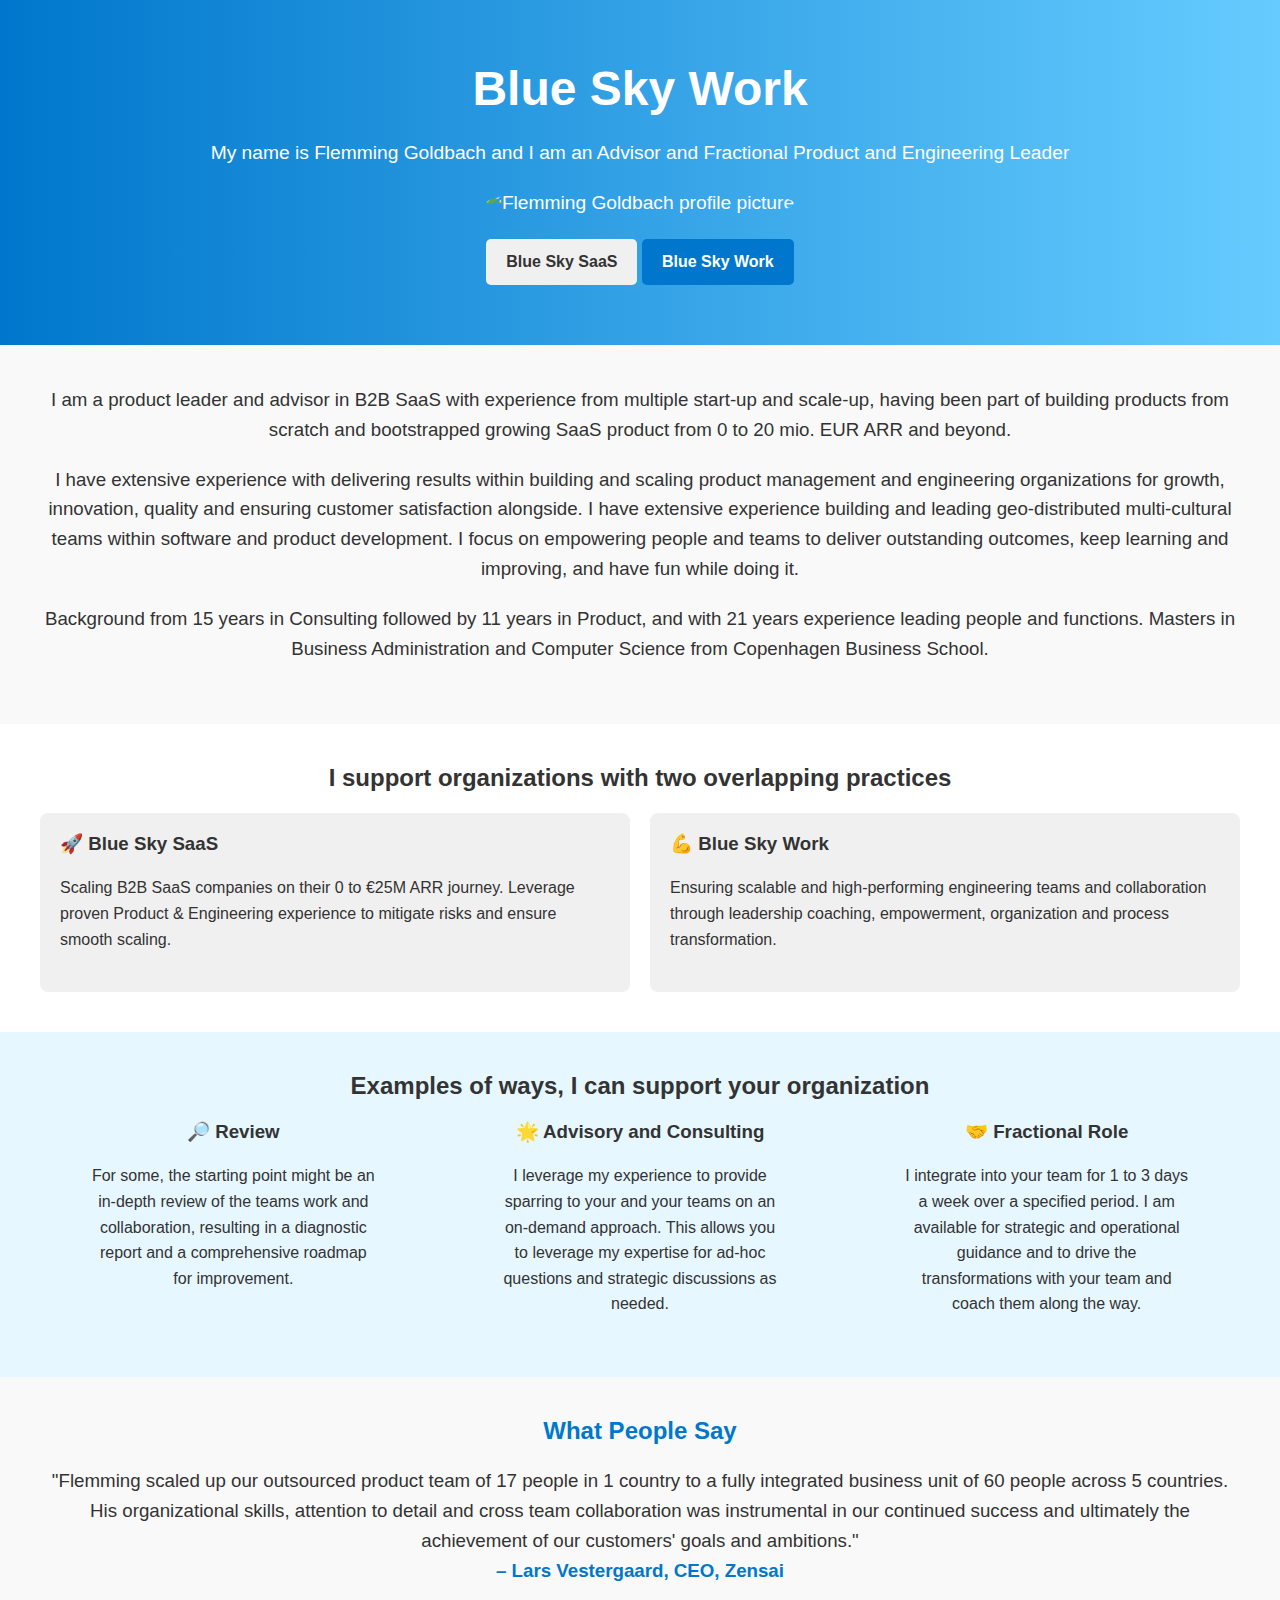
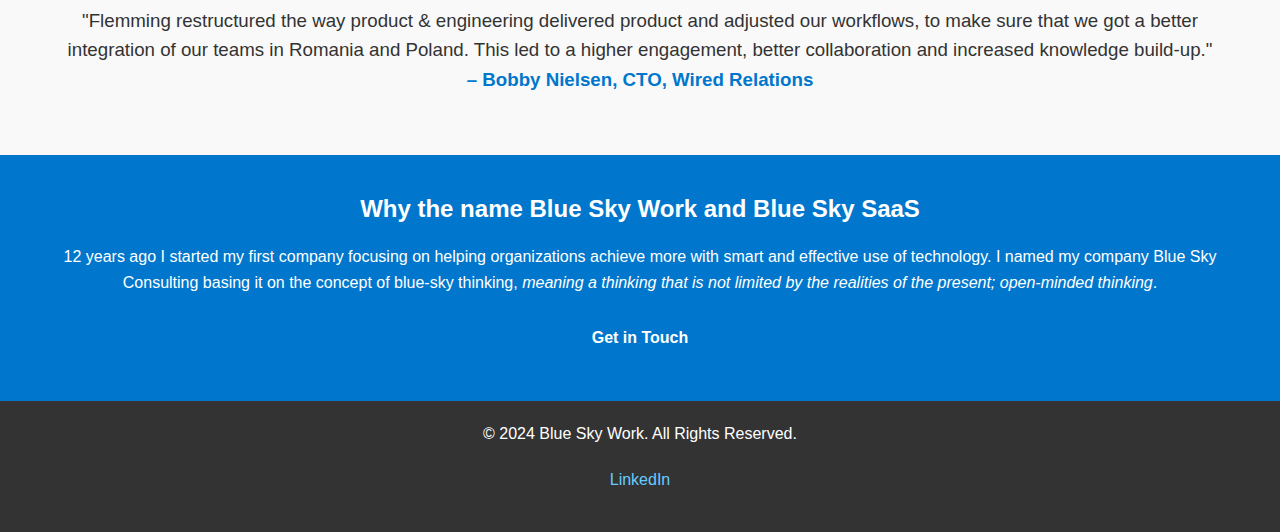
==== index.html @ b73aa64c "Added setting of header via script" ====
<!DOCTYPE html>
<html lang="en">
<head>
  <meta charset="UTF-8">
  <meta name="viewport" content="width=device-width, initial-scale=1.0">
  <meta name="description" content="Helping organizations succeed with geo-distributed teams.">
  <title>Blue Sky Work</title>
  <link rel="stylesheet" href="BlueSkyWork.css">
  <link rel="icon" href="https://media.licdn.com/dms/image/v2/D4D0BAQG3H9X8XTEZLQ/company-logo_100_100/company-logo_100_100/0/1732009968538?e=1740614400&v=beta&t=Qu2xbpeN_D4anrm1xEJUUcedy39vUG2ZUcUOGXvjvgU">
</head>
<body>

  <!-- Header Section -->
  <header class="hero">
    <div class="container">
      <h1 id="blueskyheader">Blue Sky Work</h1>
      <p>My name is Flemming Goldbach and I am an Advisor and Fractional Product and Engineering Leader</p>
	    <p><img class="headshot-img" src="https://media.licdn.com/dms/image/v2/D4D03AQFJoS2XGDqo0w/profile-displayphoto-shrink_800_800/profile-displayphoto-shrink_800_800/0/1731488967940?e=1738195200&v=beta&t=5py8uIAyJLleh29RaLlCBYQ5_Brlfmj_ov9DJ4C3cRU" alt="Flemming Goldbach profile picture"/></p>
	    <a href="Smoth%20scaling%20of%20B2B%20SaaS.html" class="btn secondary-btn">Blue Sky SaaS</a>
      <a href="Achieve%20more%20with%20geo-distributed%20teams.html" class="btn primary-btn">Blue Sky Work</a>
    </div>
    <script>
      if (window.location.hostname.includes('github'))
        document.getElementById("blueskyheader").innerHTML = "Blue Sky SaaS";
  </script>  
  </header>

  <!-- Overview Section -->
	<section id="about" class="about">
	  <div class="container">
		  <p>
        I am a product leader and advisor in B2B SaaS with experience from multiple start-up and scale-up, having been part of building products from scratch and bootstrapped growing SaaS product from 0 to 20 mio. EUR ARR and beyond.
      </p>
      <p>
        I have extensive experience with delivering results within building and scaling product management and engineering organizations for growth, innovation, quality and ensuring customer satisfaction alongside. I have extensive experience building and leading geo-distributed multi-cultural teams within software and product development. I focus on empowering people and teams to deliver outstanding outcomes, keep learning and improving, and have fun while doing it.
      </p>
      <p>
        Background from 15 years in Consulting followed by 11 years in Product, and with 21 years experience leading people and functions. Masters in Business Administration and Computer Science from Copenhagen Business School.
      </p> 
	  </div>
	</section>

  <!-- Services Section -->
  <section id="services" class="services">
    <div class="container">
      <h2>I support organizations with two overlapping practices</h2>
      <div class="service-grid">
        <div class="service-item">
          <h3>🚀 Blue Sky SaaS</h3>
          <p>Scaling B2B SaaS companies on their 0 to €25M ARR journey. Leverage proven Product & Engineering experience to mitigate risks and ensure smooth scaling.</p>
        </div>
        <div class="service-item">
          <h3>💪 Blue Sky Work</h3>
          <p>Ensuring scalable and high-performing engineering teams and collaboration through leadership coaching, empowerment, organization and process transformation.</p>
        </div>
      </div>
    </div>
  </section>

  <!-- How I Can Support Section -->
  <section id="why" class="why">
    <div class="container">
      <h2>Examples of ways, I can support your organization</h2>
      <div class="pillars">
        <div class="pillar">
          <h3>🔎 Review</h3>
          <p>For some, the starting point might be an in-depth review of the teams work and collaboration, resulting in a diagnostic report and a comprehensive roadmap for improvement.</p>
        </div>
        <div class="pillar">
          <h3>🌟 Advisory and Consulting</h3>
          <p>I leverage my experience to provide sparring to your and your teams on an on-demand approach. This allows you to leverage my expertise for ad-hoc questions and strategic discussions as needed.</p>
        </div>
        <div class="pillar">
          <h3>🤝 Fractional Role</h3>
          <p> I integrate into your team for 1 to 3 days a week over a specified period. I am available for strategic and operational guidance and to drive the transformations with your team and coach them along the way.</p>
        </div>
      </div>
    </div>
  </section>

  <!-- Testimonials Section -->
  <section id="testimonials" class="testimonials">
    <div class="container">
      <h2>What People Say</h2>
      <div class="testimonial">
        <p>"Flemming scaled up our outsourced product team of 17 people in 1 country to a fully integrated business unit of 60 people across 5 countries. His organizational skills, attention to detail and cross team collaboration was instrumental in our continued success and ultimately the achievement of our customers' goals and ambitions."<br/>
        <strong>– Lars Vestergaard, CEO, Zensai</strong></p>
      </div>
      <div class="testimonial">
        <p>"Flemming restructured the way product & engineering delivered product and adjusted our workflows, to make sure that we got a better integration of our teams in Romania and Poland. This led to a higher engagement, better collaboration and increased knowledge build-up."<br/>
        <strong>– Bobby Nielsen, CTO, Wired Relations</strong></p>
      </div>
    </div>
  </section>

  <!-- Call to Action Section -->
  <section id="contact" class="cta">
    <div class="container">
      <h2>Why the name Blue Sky Work and Blue Sky SaaS</h2>
      <p>12 years ago I started my first company focusing on helping organizations achieve more with smart and effective use of technology. I named my company Blue Sky Consulting basing it on the concept of blue-sky thinking, <em>meaning a thinking that is not limited by the realities of the present; open-minded thinking</em>.</p>
      <a href="https://www.linkedin.com/in/goldbach/" class="btn primary-btn" target="_new">Get in Touch</a>
    </div>
  </section>

  <!-- Footer Section -->
  <footer class="footer">
    <div class="container">
      <p>© 2024 Blue Sky Work. All Rights Reserved.</p>
      <p><a href="https://www.linkedin.com/in/goldbach/" target="_new">LinkedIn</a></p>
    </div>
  </footer>

</body>
</html>
---- BlueSkyWork.css ----
/* General Styles */
body {
  font-family: 'Open Sans', sans-serif;
  line-height: 1.6;
  margin: 0;
  padding: 0;
  color: #333;
}

.container {
  max-width: 1200px;
  margin: 0 auto;
  padding: 0 20px;
}

h1, h2, h3 {
  margin: 0 0 20px;
  line-height: 1.2;
}

p {
  margin: 0 0 20px;
}

.headshot-img {
  width:150px;
  height:150px;
  border-radius: 50%;
  object-fit: cover;
}

/* Buttons */
.btn {
  text-decoration: none;
  padding: 10px 20px;
  border-radius: 5px;
  font-weight: bold;
  display: inline-block;
}

.primary-btn {
  background: #0077cc;
  color: white;
}

.secondary-btn {
  background: #f0f0f0;
  color: #333;
}

/* Header Section */
.hero {
  background: linear-gradient(to right, #0077cc, #66ccff);
  color: white;
  text-align: center;
  padding: 60px 20px;
}

.hero h1 {
  font-size: 3rem;
}

.hero p {
  font-size: 1.2rem;
}

/* About Section */
.about {
  background: #f9f9f9;
  padding: 40px 20px;
  text-align: center;
}
.about h2 {
  color: #0077cc;
}

.about p {
  font-size: 1.17rem;
}

.about strong {
  color: #0077cc; /* Use a subtle blue to highlight "Blue Sky Thinking" */
  font-weight: bold;
}

/* Services Section */
.services {
  padding: 40px 20px;
}

.services h2 {
  text-align: center;
}

.service-grid {
  display: grid;
  grid-template-columns: repeat(auto-fit, minmax(300px, 1fr));
  gap: 20px;
}

.experience-grid {
  display: grid;
  grid-template-columns: repeat(auto-fit, minmax(450px, 1fr));
  gap: 20px;
}

.service-item {
  background: #f0f0f0;
  padding: 20px;
  border-radius: 8px;
}

.experience-footer {
	text-align: center;
}

/* Why Work With Me Section */
.why {
  background: #e6f7ff;
  padding: 40px 20px;
  text-align: center;
}

.pillars {
  display: grid;
  grid-template-columns: repeat(auto-fit, minmax(300px, 1fr));
  gap: 20px;
}

.pillar {
  text-align: center;
  margin-left: 50px;
  margin-right: 50px;
}

/* Testimonials Section */
.testimonials {
  background: #f9f9f9;   /*not in original design*/
  padding: 40px 20px;
  text-align: center;
}

.testimonials h2 {
  color: #0077cc;
}

.testimonials p {
  font-size: 1.17rem;
}

.testimonials strong {
  color: #0077cc; /* Use a subtle blue to highlight "Blue Sky Thinking" */
  font-weight: bold;
}


.testimonial {
  margin-bottom: 20px;
}

/* CTA Section */
.cta {
  background: #0077cc;
  color: white;
  text-align: center;
  padding: 40px 20px;
}

/* Footer */
.footer {
  background: #333;
  color: white;
  text-align: center;
  padding: 20px 0;
}

.footer a {
  color: #66ccff;
  text-decoration: none;
}
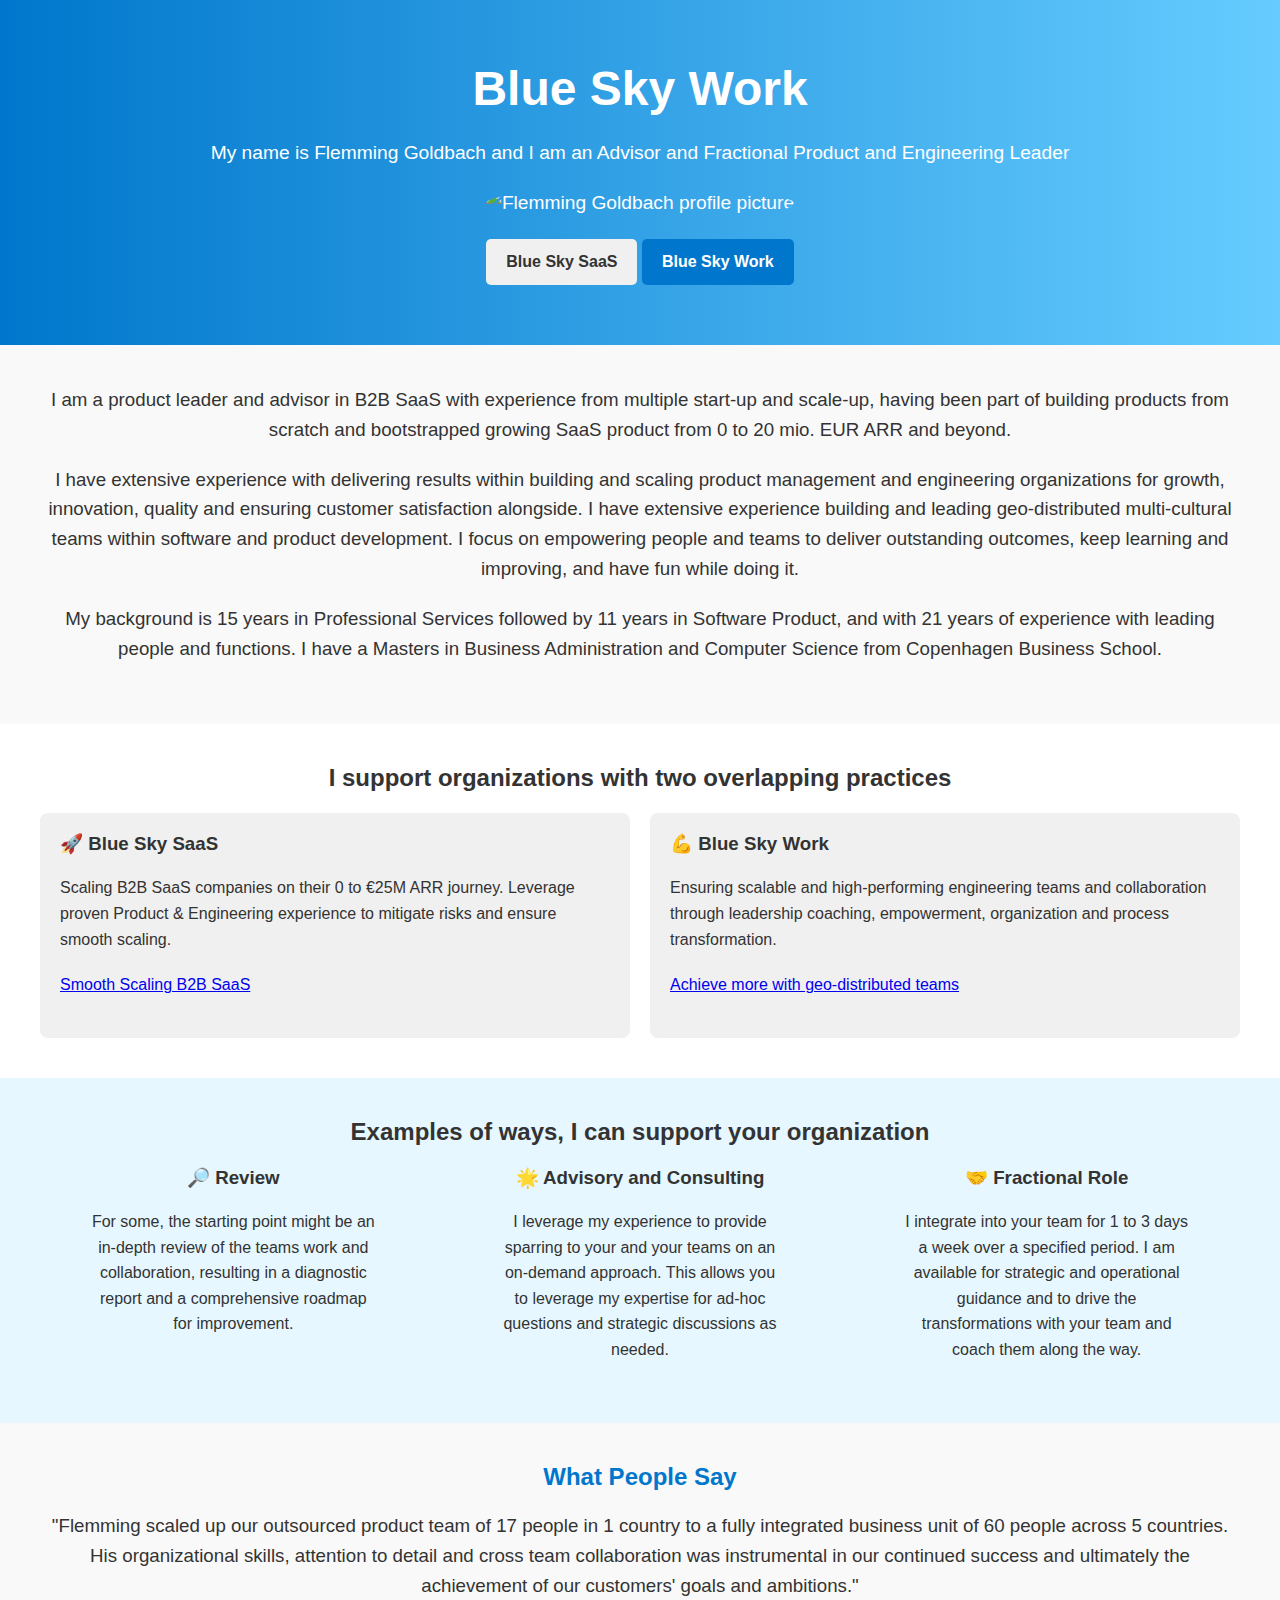
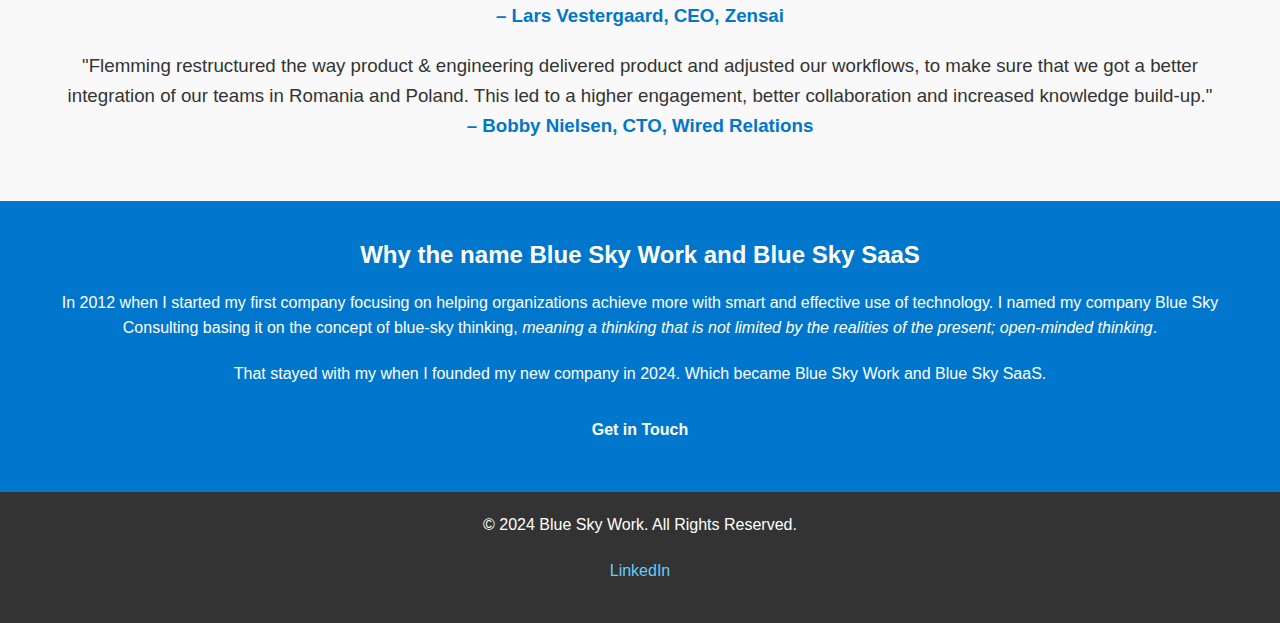
==== commit cc2fcc20: "Text changes" ====
--- a/index.html
+++ b/index.html
@@ -20,8 +20,10 @@
       <a href="Achieve%20more%20with%20geo-distributed%20teams.html" class="btn primary-btn">Blue Sky Work</a>
     </div>
     <script>
-      if (window.location.hostname.includes('github'))
+      if (window.location.hostname.includes('blueskysaas')) {
         document.getElementById("blueskyheader").innerHTML = "Blue Sky SaaS";
+        document.title = "Blue Sky SaaS";
+      }
   </script>  
   </header>
 
@@ -35,7 +37,7 @@
         I have extensive experience with delivering results within building and scaling product management and engineering organizations for growth, innovation, quality and ensuring customer satisfaction alongside. I have extensive experience building and leading geo-distributed multi-cultural teams within software and product development. I focus on empowering people and teams to deliver outstanding outcomes, keep learning and improving, and have fun while doing it.
       </p>
       <p>
-        Background from 15 years in Consulting followed by 11 years in Product, and with 21 years experience leading people and functions. Masters in Business Administration and Computer Science from Copenhagen Business School.
+        My background is 15 years in Professional Services followed by 11 years in Software Product, and with 21 years of experience with leading people and functions. I have a Masters in Business Administration and Computer Science from Copenhagen Business School.
       </p> 
 	  </div>
 	</section>
@@ -48,10 +50,12 @@
         <div class="service-item">
           <h3>🚀 Blue Sky SaaS</h3>
           <p>Scaling B2B SaaS companies on their 0 to €25M ARR journey. Leverage proven Product & Engineering experience to mitigate risks and ensure smooth scaling.</p>
+          <p><a href="Smoth%20scaling%20of%20B2B%20SaaS.html">Smooth Scaling B2B SaaS</a></p>
         </div>
         <div class="service-item">
           <h3>💪 Blue Sky Work</h3>
           <p>Ensuring scalable and high-performing engineering teams and collaboration through leadership coaching, empowerment, organization and process transformation.</p>
+          <p><a href="Achieve%20more%20with%20geo-distributed%20teams.html">Achieve more with geo-distributed teams</a></p>
         </div>
       </div>
     </div>
@@ -97,7 +101,8 @@
   <section id="contact" class="cta">
     <div class="container">
       <h2>Why the name Blue Sky Work and Blue Sky SaaS</h2>
-      <p>12 years ago I started my first company focusing on helping organizations achieve more with smart and effective use of technology. I named my company Blue Sky Consulting basing it on the concept of blue-sky thinking, <em>meaning a thinking that is not limited by the realities of the present; open-minded thinking</em>.</p>
+      <p>In 2012 when I started my first company focusing on helping organizations achieve more with smart and effective use of technology. I named my company Blue Sky Consulting basing it on the concept of blue-sky thinking, <em>meaning a thinking that is not limited by the realities of the present; open-minded thinking</em>.</p>
+      <p>That stayed with my when I founded my new company in 2024. Which became Blue Sky Work and Blue Sky SaaS.</p>
       <a href="https://www.linkedin.com/in/goldbach/" class="btn primary-btn" target="_new">Get in Touch</a>
     </div>
   </section>
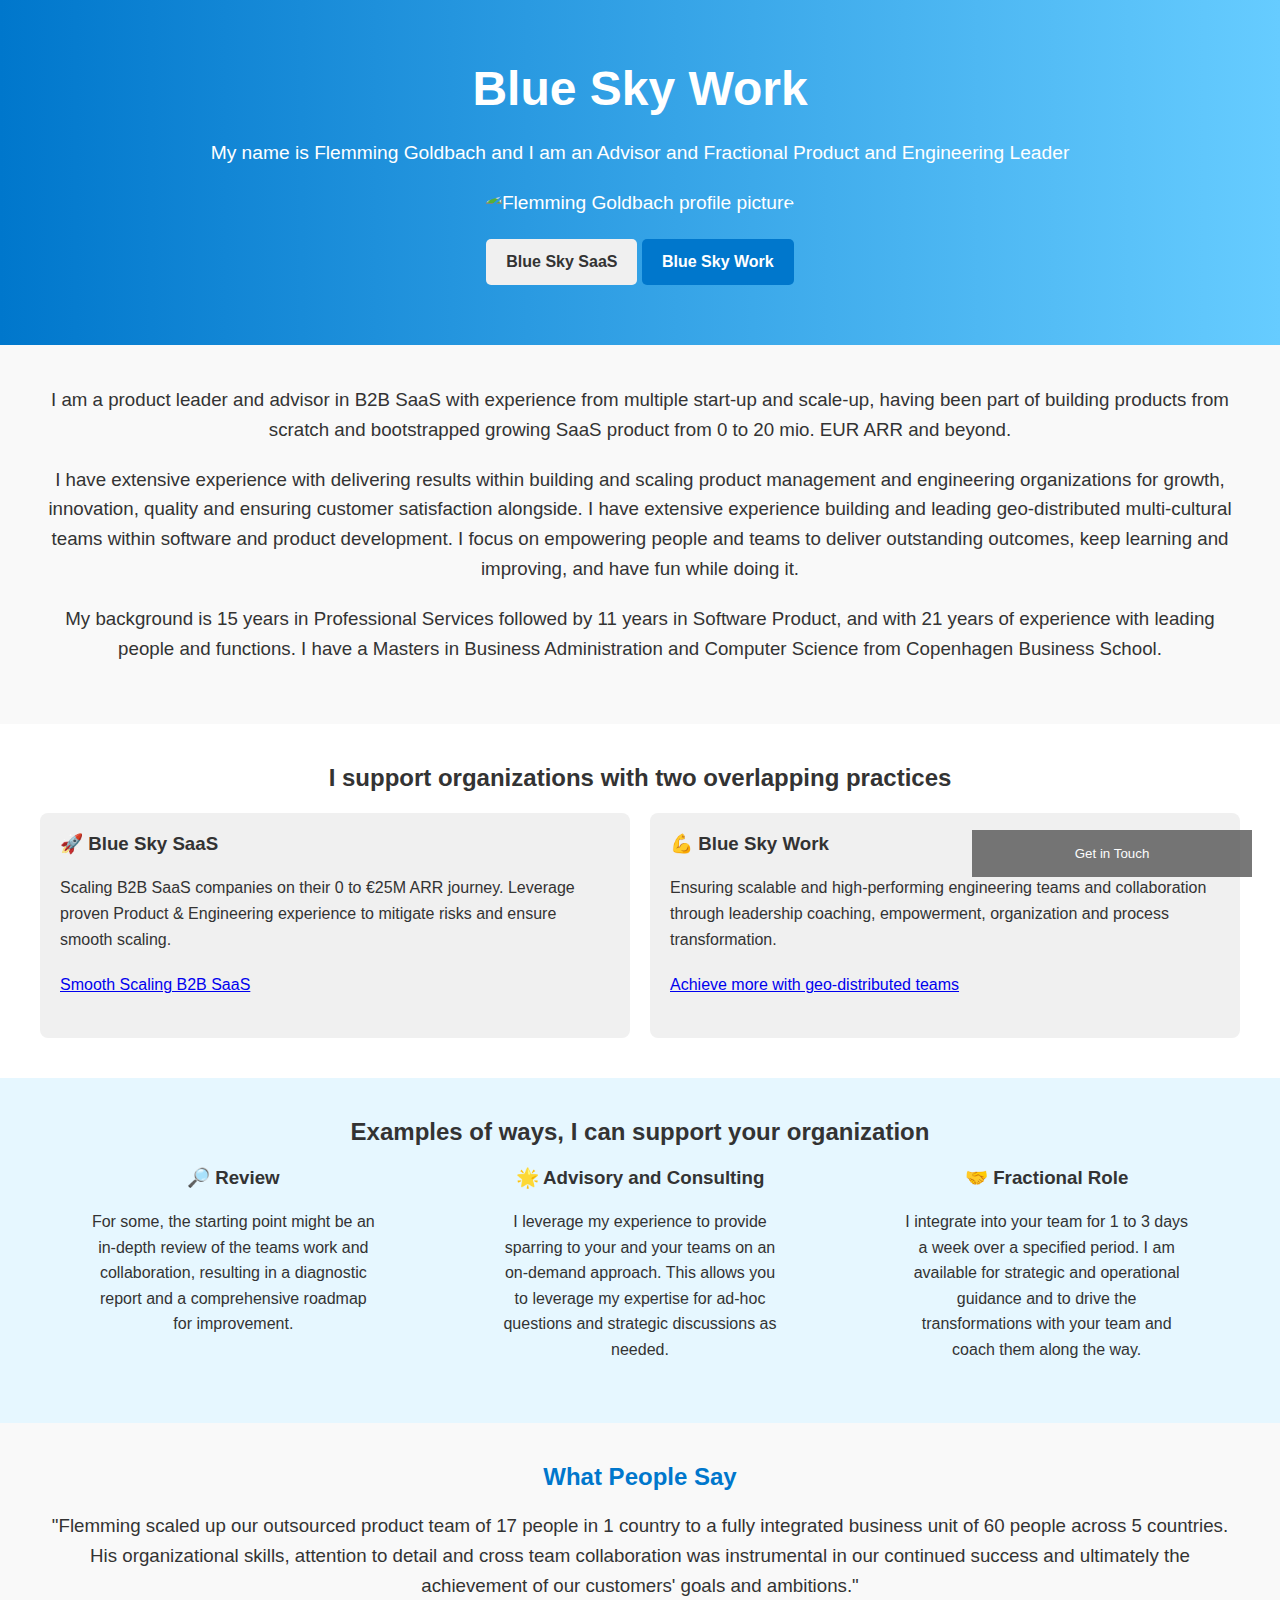
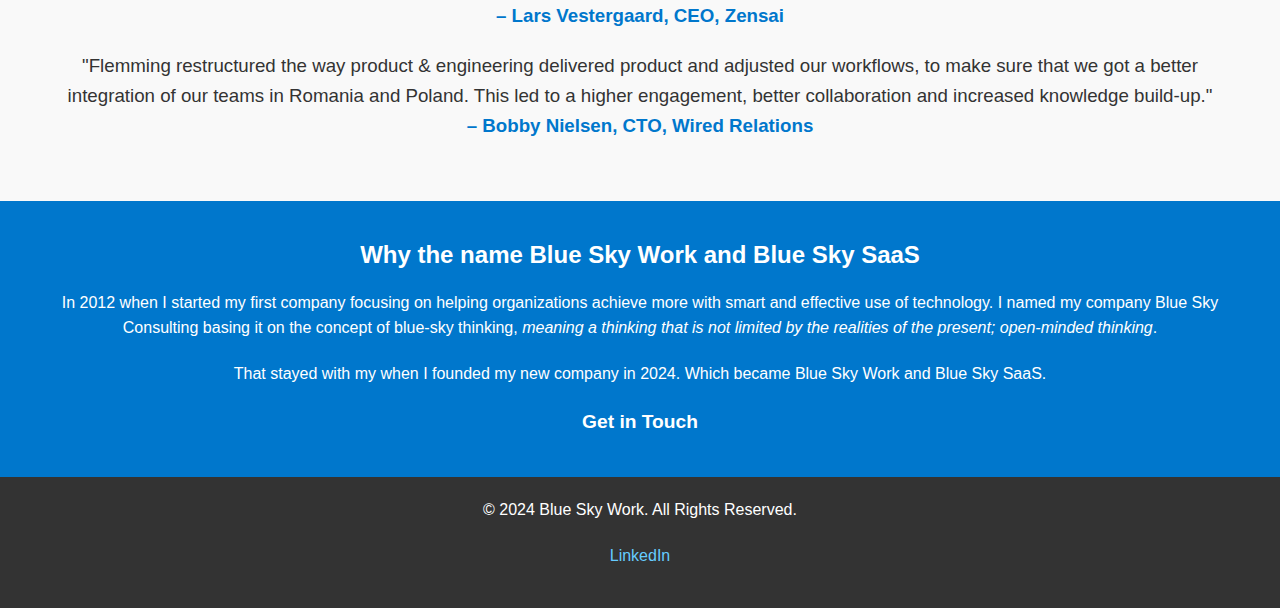
==== commit 6e7b3f72: "Added dynamic form to index and smooth scaling pages" ====
--- a/index.html
+++ b/index.html
@@ -7,9 +7,20 @@
   <title>Blue Sky Work</title>
   <link rel="stylesheet" href="BlueSkyWork.css">
   <link rel="icon" href="https://media.licdn.com/dms/image/v2/D4D0BAQG3H9X8XTEZLQ/company-logo_100_100/company-logo_100_100/0/1732009968538?e=1740614400&v=beta&t=Qu2xbpeN_D4anrm1xEJUUcedy39vUG2ZUcUOGXvjvgU">
+  <script>
+    function openGetInTouchForm() {
+      document.getElementById("getintouchform").style.display = "block";
+      document.getElementById("btnFormOpen").style.visibility = "hidden";
+    }
+    
+    function closeGetInTouchForm() {
+      document.getElementById("getintouchform").style.display = "none";
+      document.getElementById("btnFormOpen").style.visibility = "visible";
+    }
+  </script>    
 </head>
+
 <body>
-
   <!-- Header Section -->
   <header class="hero">
     <div class="container">
@@ -103,7 +114,7 @@
       <h2>Why the name Blue Sky Work and Blue Sky SaaS</h2>
       <p>In 2012 when I started my first company focusing on helping organizations achieve more with smart and effective use of technology. I named my company Blue Sky Consulting basing it on the concept of blue-sky thinking, <em>meaning a thinking that is not limited by the realities of the present; open-minded thinking</em>.</p>
       <p>That stayed with my when I founded my new company in 2024. Which became Blue Sky Work and Blue Sky SaaS.</p>
-      <a href="https://www.linkedin.com/in/goldbach/" class="btn primary-btn" target="_new">Get in Touch</a>
+      <div class="getintouchtext" onclick="openGetInTouchForm()">Get in Touch</div>
     </div>
   </section>
 
@@ -115,5 +126,14 @@
     </div>
   </footer>
 
+    <!-- Get In Touch Button -->
+    <button class="form-open-button" id="btnFormOpen" onclick="openGetInTouchForm()">Get in Touch</button>
+
+    <!-- Get In Touch Form -->
+    <div id="getintouchform" class="getintouchform">
+      <iframe id="getintouchframe" width="640px" height="800px" src="https://forms.office.com/e/Z7C0hEsHMS?nocookieembed=true" frameborder="0" marginwidth="0" marginheight="0" style="border: none; max-width:100%; max-height:100vh" allowfullscreen webkitallowfullscreen mozallowfullscreen msallowfullscreen> </iframe><br/>
+      <button type="button" class="form-close-button" id="btnFormClose" onclick="closeGetInTouchForm()">Close</button>
+    </div>
+  
 </body>
 </html>
--- a/BlueSkyWork.css
+++ b/BlueSkyWork.css
@@ -166,6 +166,12 @@
   padding: 40px 20px;
 }
 
+.getintouchtext {
+  font-size: 1.2rem;
+  font-weight: bold;
+  cursor: pointer;
+}
+
 /* Footer */
 .footer {
   background: #333;
@@ -178,3 +184,43 @@
   color: #66ccff;
   text-decoration: none;
 }
+
+/* Get in Touch Form */
+.form-open-button {
+  background-color: #555;
+  color: white;
+  padding: 16px 20px;
+  border: none;
+  cursor: pointer;
+  opacity: 0.8;
+  position: fixed;
+  bottom: 23px;
+  right: 28px;
+  width: 280px;
+}
+
+.form-close-button {
+  background-color: #555;
+  color: white;
+  padding: 16px 20px;
+  border: none;
+  cursor: pointer;
+  width: 100%;
+  margin-bottom:10px;
+  opacity: 0.8;
+  width: 100%;
+}
+
+.form-open-button:hover, .form-close-button:hover {
+  opacity: 1;
+}
+
+/* The popup form - hidden by default */
+.getintouchform {
+  display: none;
+  position: fixed;
+  bottom: 0;
+  right: 15px;
+  border: 3px solid #f1f1f1;
+  z-index: 9;
+}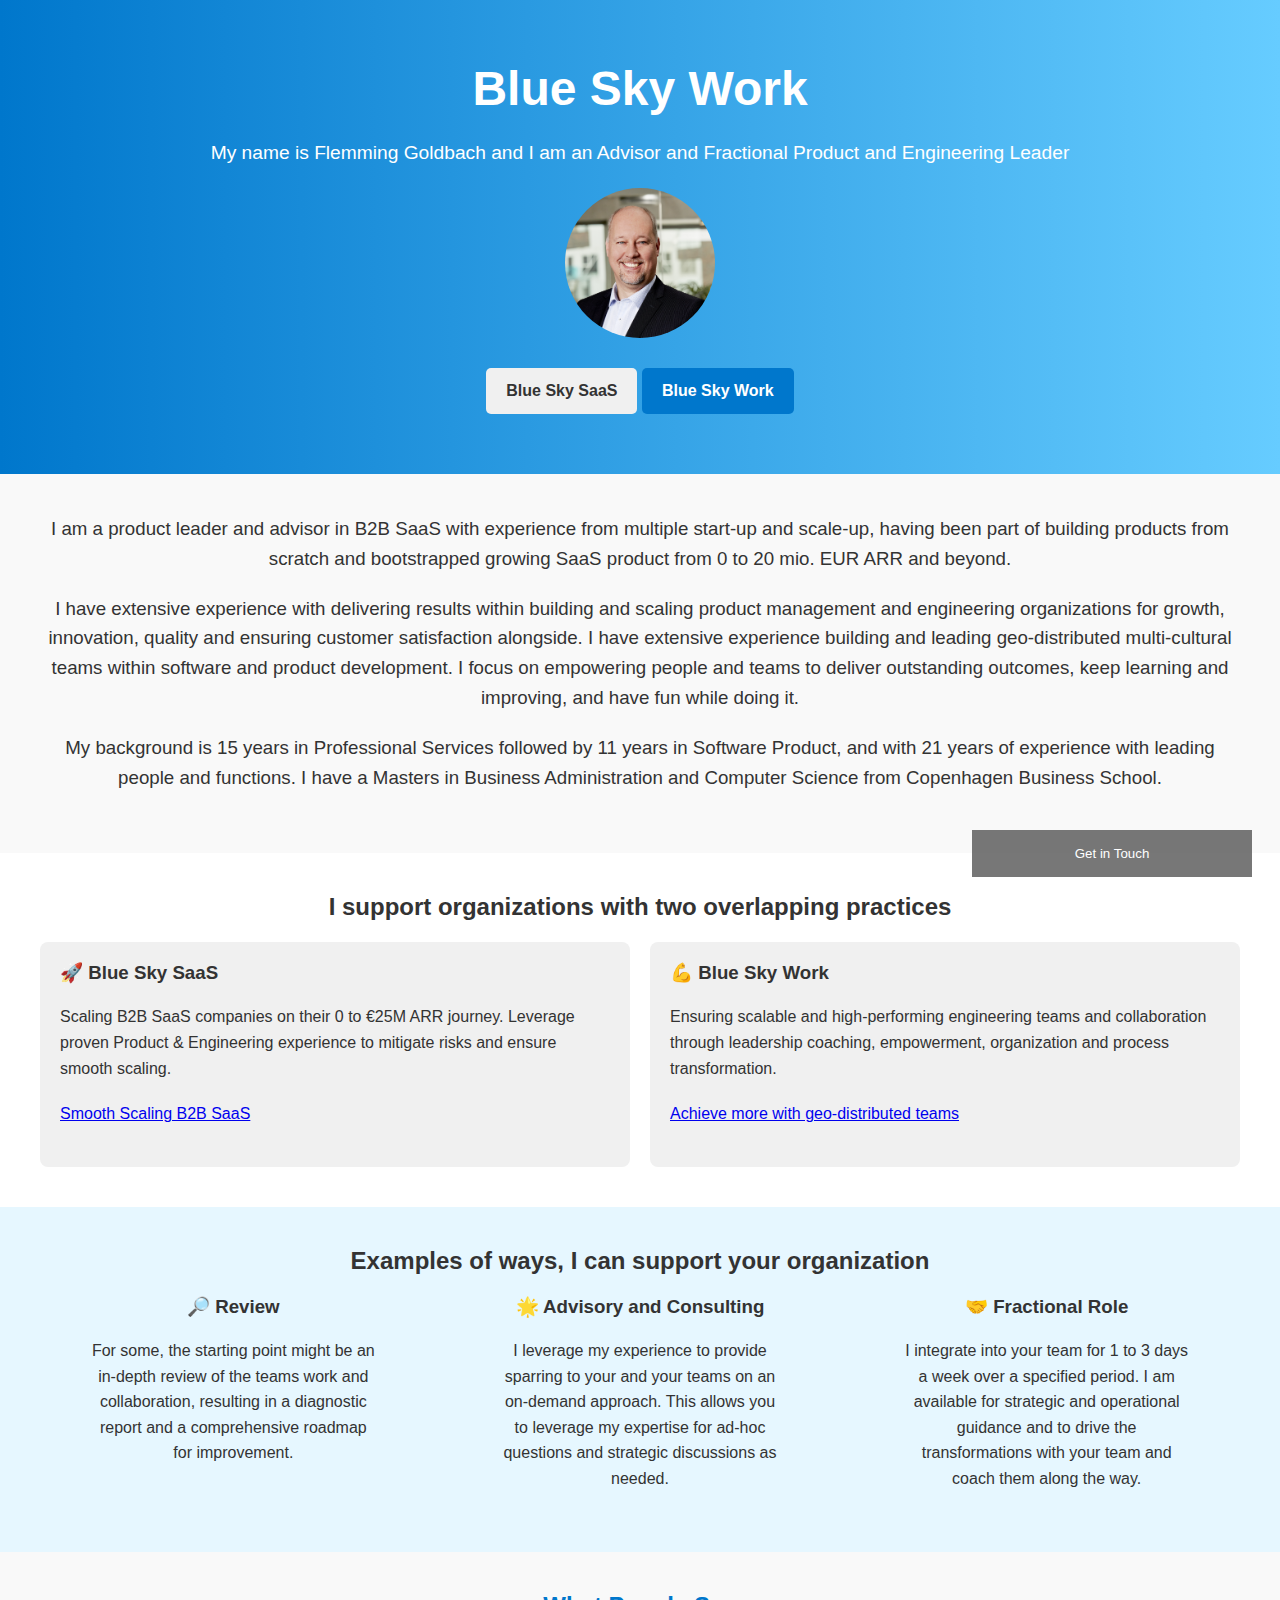
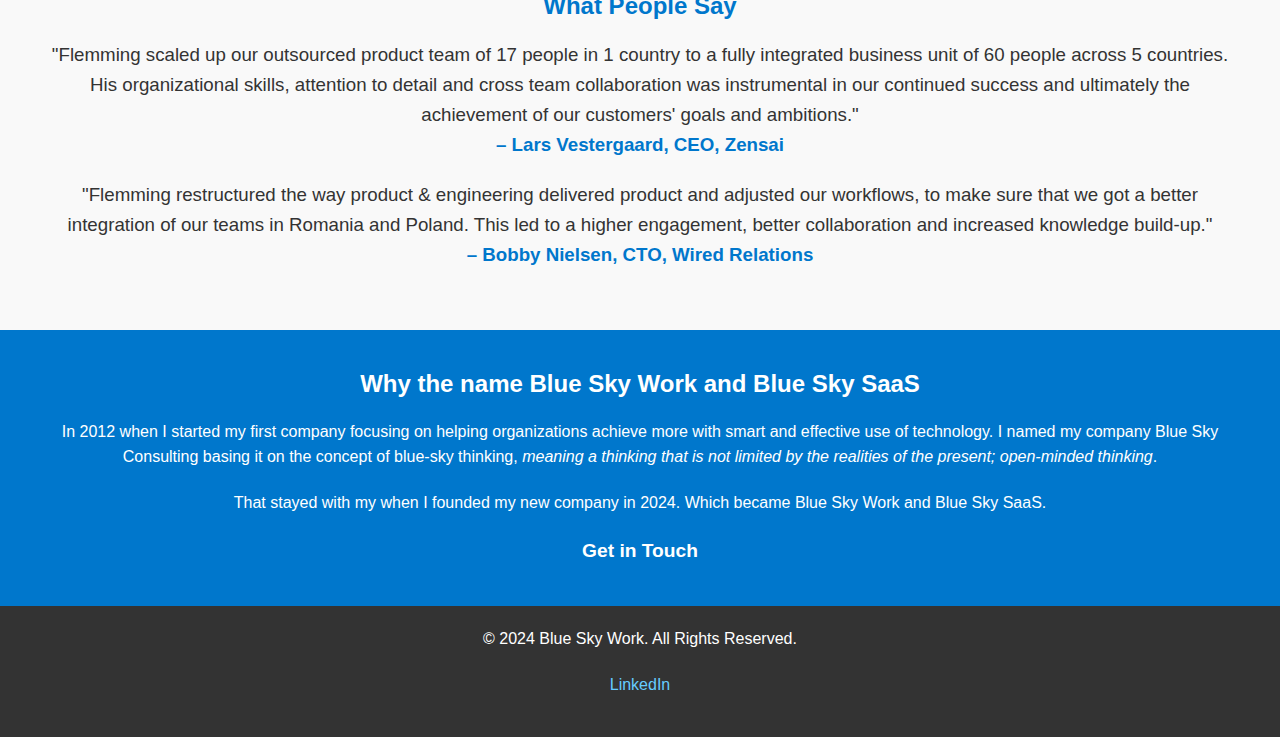
==== commit 840568d7: "Added local profile picture" ====
--- a/index.html
+++ b/index.html
@@ -26,7 +26,7 @@
     <div class="container">
       <h1 id="blueskyheader">Blue Sky Work</h1>
       <p>My name is Flemming Goldbach and I am an Advisor and Fractional Product and Engineering Leader</p>
-	    <p><img class="headshot-img" src="https://media.licdn.com/dms/image/v2/D4D03AQFJoS2XGDqo0w/profile-displayphoto-shrink_800_800/profile-displayphoto-shrink_800_800/0/1731488967940?e=1738195200&v=beta&t=5py8uIAyJLleh29RaLlCBYQ5_Brlfmj_ov9DJ4C3cRU" alt="Flemming Goldbach profile picture"/></p>
+	    <p><img class="headshot-img" src="2023-FlemmingGoldbach-portrait.png" alt="Flemming Goldbach profile picture"/></p>
 	    <a href="Smoth%20scaling%20of%20B2B%20SaaS.html" class="btn secondary-btn">Blue Sky SaaS</a>
       <a href="Achieve%20more%20with%20geo-distributed%20teams.html" class="btn primary-btn">Blue Sky Work</a>
     </div>
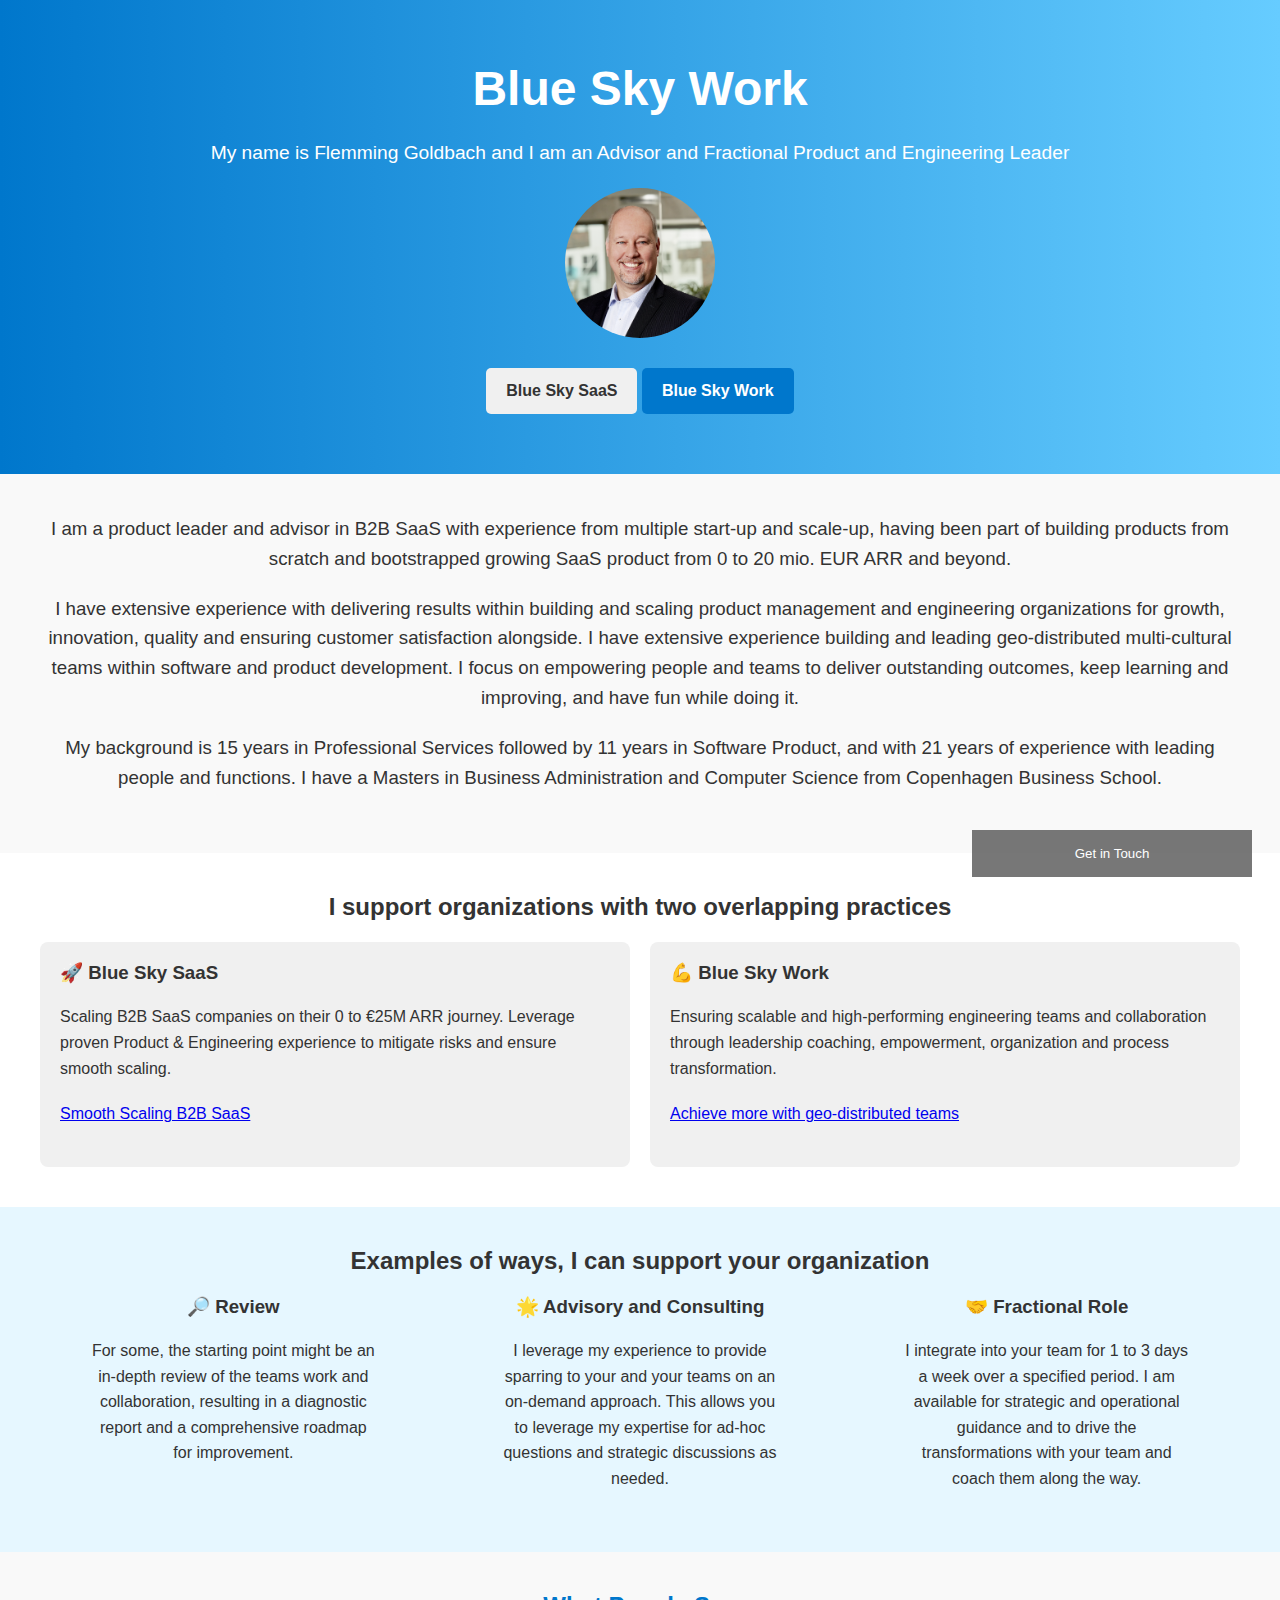
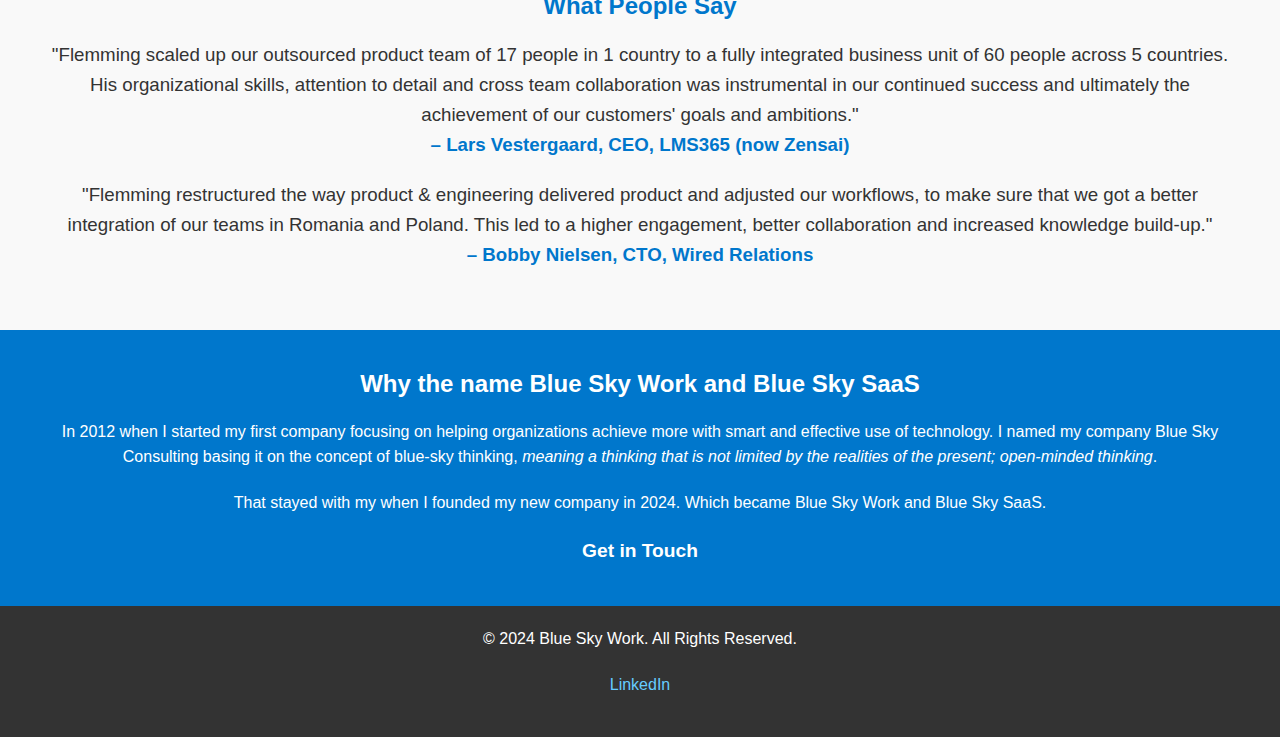
==== commit 30ac093d: "Update index.html" ====
--- a/index.html
+++ b/index.html
@@ -99,7 +99,7 @@
       <h2>What People Say</h2>
       <div class="testimonial">
         <p>"Flemming scaled up our outsourced product team of 17 people in 1 country to a fully integrated business unit of 60 people across 5 countries. His organizational skills, attention to detail and cross team collaboration was instrumental in our continued success and ultimately the achievement of our customers' goals and ambitions."<br/>
-        <strong>– Lars Vestergaard, CEO, Zensai</strong></p>
+        <strong>– Lars Vestergaard, CEO, LMS365 (now Zensai)</strong></p>
       </div>
       <div class="testimonial">
         <p>"Flemming restructured the way product & engineering delivered product and adjusted our workflows, to make sure that we got a better integration of our teams in Romania and Poland. This led to a higher engagement, better collaboration and increased knowledge build-up."<br/>
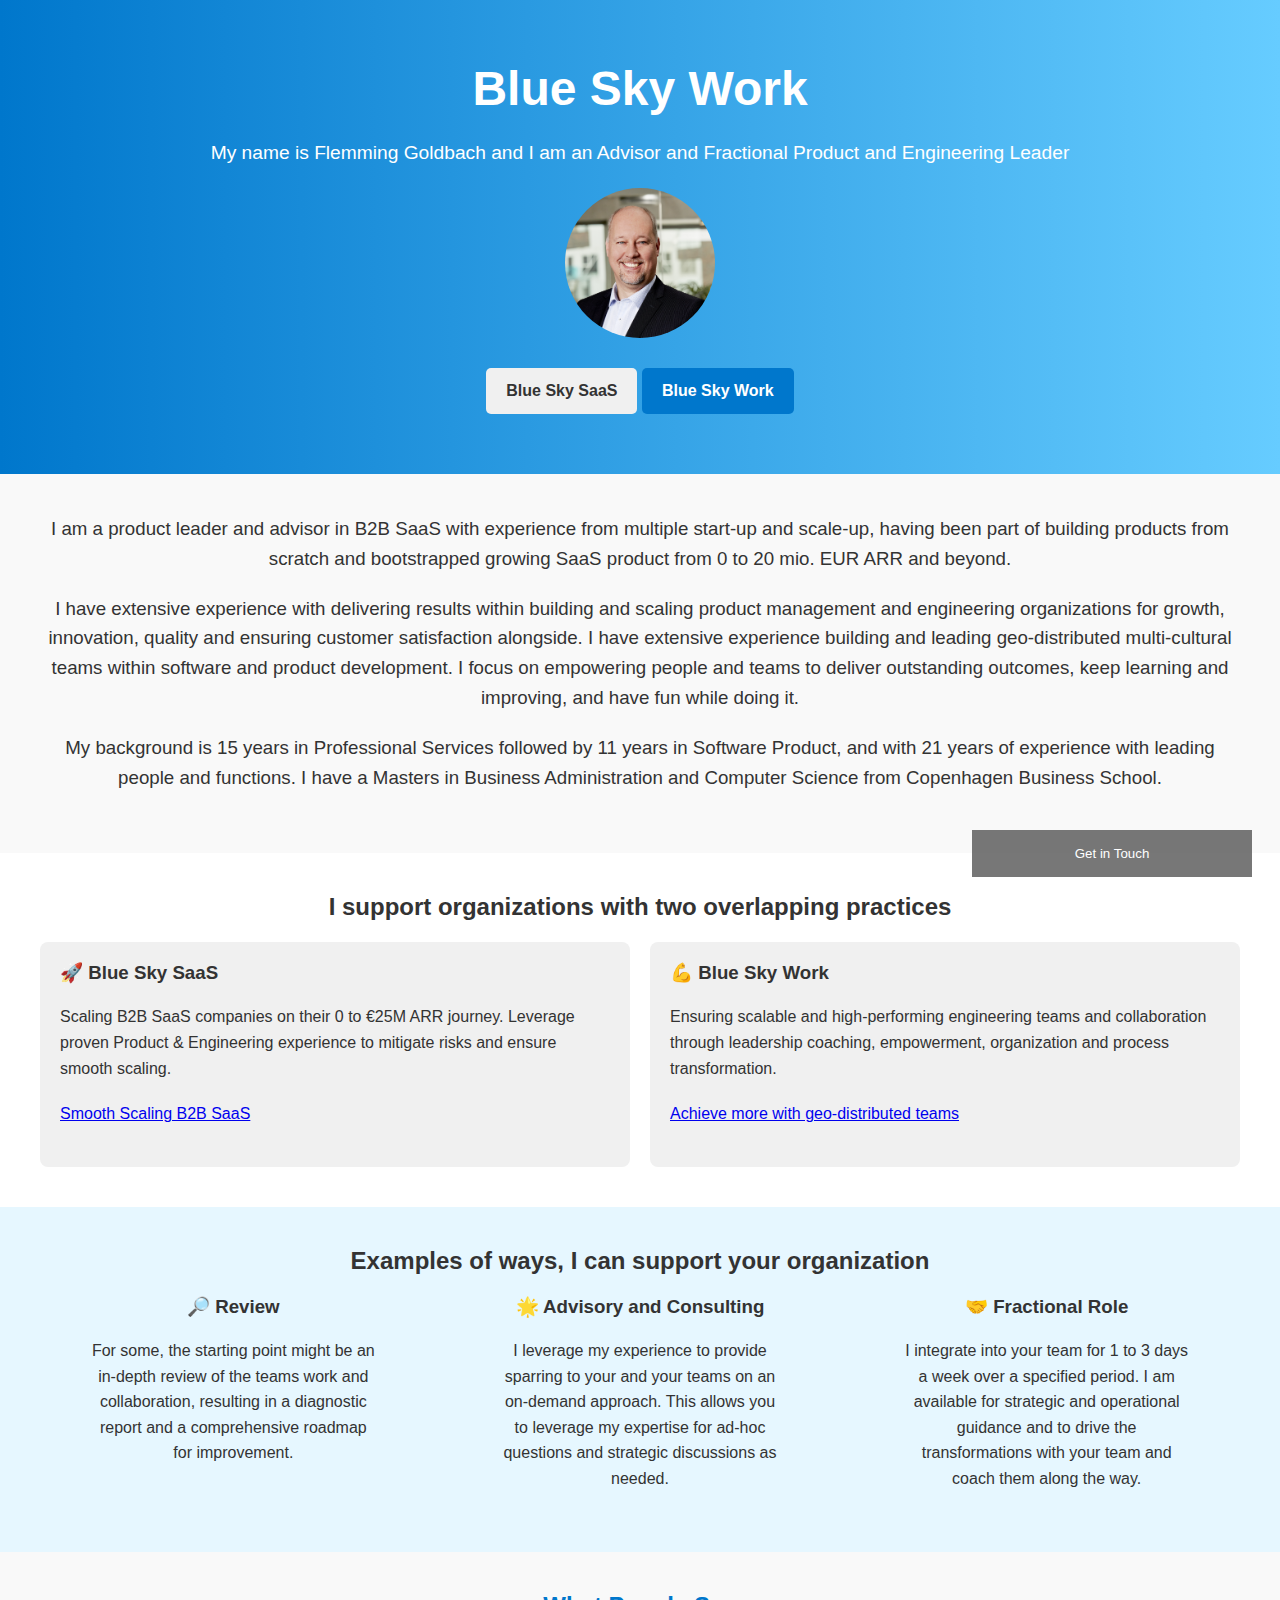
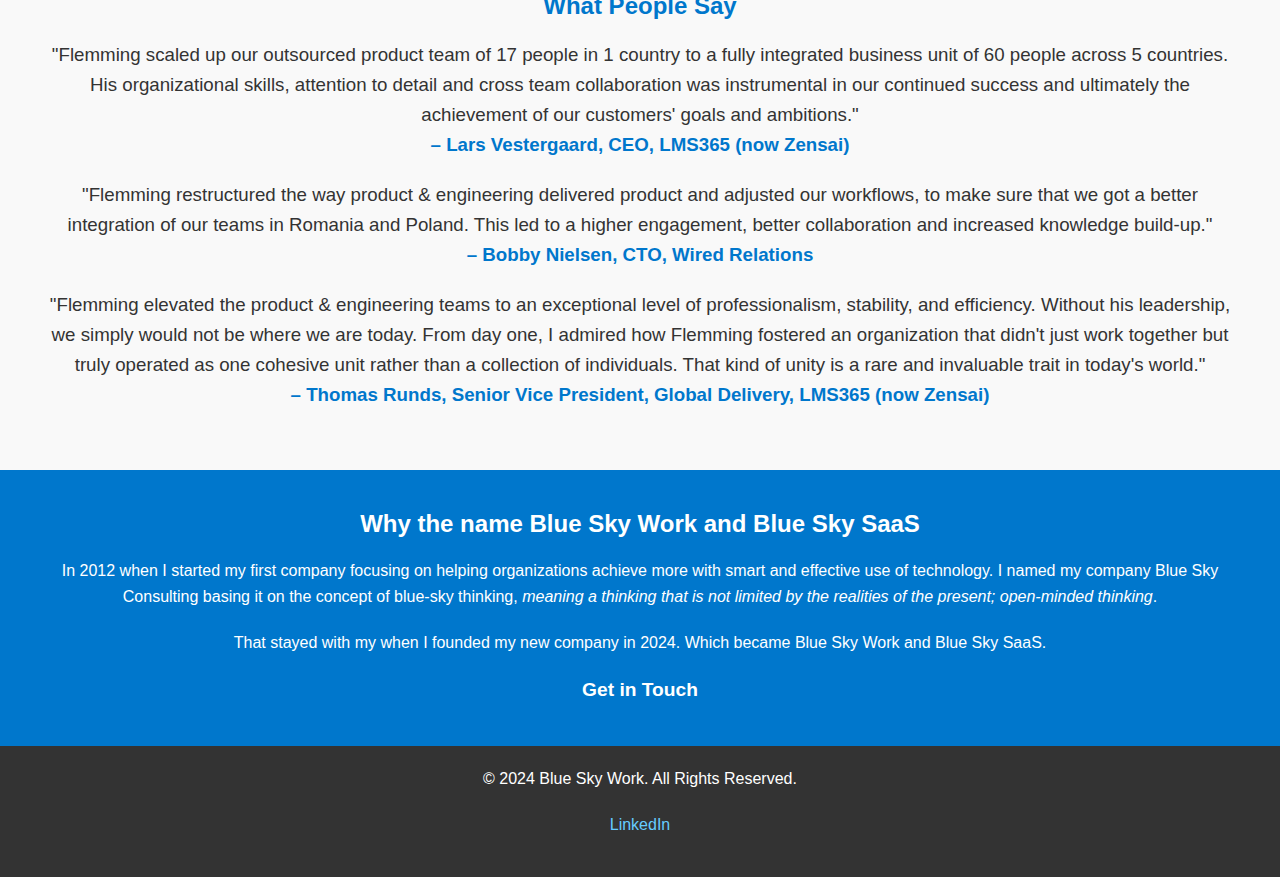
==== commit 2fda6692: "Added testimonial from Thomas Runds" ====
--- a/index.html
+++ b/index.html
@@ -6,7 +6,7 @@
   <meta name="description" content="Helping organizations succeed with geo-distributed teams.">
   <title>Blue Sky Work</title>
   <link rel="stylesheet" href="BlueSkyWork.css">
-  <link rel="icon" href="https://media.licdn.com/dms/image/v2/D4D0BAQG3H9X8XTEZLQ/company-logo_100_100/company-logo_100_100/0/1732009968538?e=1740614400&v=beta&t=Qu2xbpeN_D4anrm1xEJUUcedy39vUG2ZUcUOGXvjvgU">
+  <link rel="icon" href="BlueSkyWork-LinkedIn-Icon.png">
   <script>
     function openGetInTouchForm() {
       document.getElementById("getintouchform").style.display = "block";
@@ -105,6 +105,10 @@
         <p>"Flemming restructured the way product & engineering delivered product and adjusted our workflows, to make sure that we got a better integration of our teams in Romania and Poland. This led to a higher engagement, better collaboration and increased knowledge build-up."<br/>
         <strong>– Bobby Nielsen, CTO, Wired Relations</strong></p>
       </div>
+      <div class="testimonial">
+        <p>"Flemming elevated the product &amp; engineering teams to an exceptional level of professionalism, stability, and efficiency. Without his leadership, we simply would not be where we are today. From day one, I admired how Flemming fostered an organization that didn&apos;t just work together but truly operated as one cohesive unit rather than a collection of individuals. That kind of unity is a rare and invaluable trait in today&apos;s world."<br/>
+        <strong>– Thomas Runds, Senior Vice President, Global Delivery, LMS365 (now Zensai)</strong></p>
+      </div>
     </div>
   </section>
 
